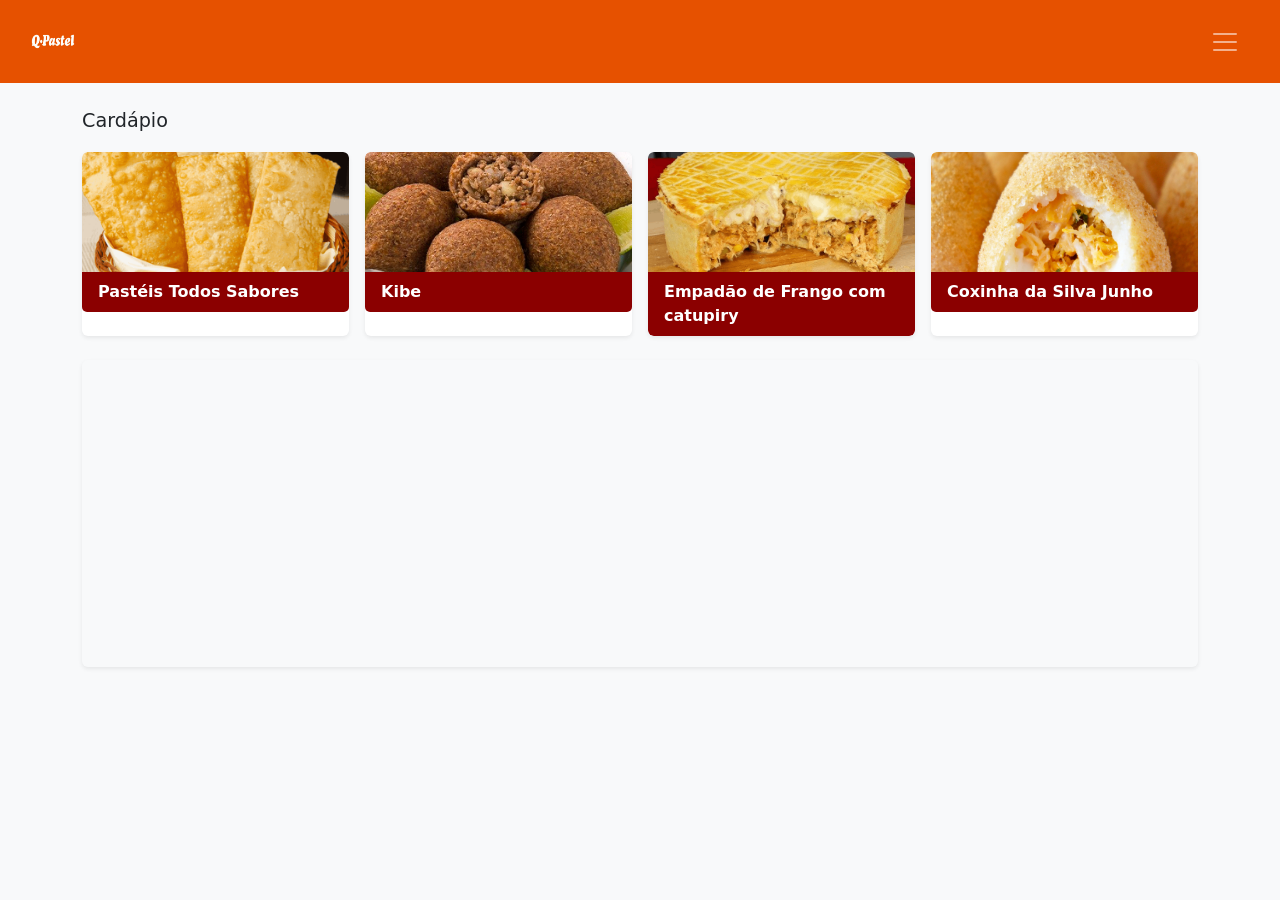
==== index.html @ e98b5046 "Quase finalizando" ====
<!DOCTYPE html>
<html lang="pt-BR">
<head>
  <meta charset="UTF-8">
  <meta name="viewport" content="width=device-width, initial-scale=1.0">
  <title>Q-Pastel</title>
  <link href="https://cdn.jsdelivr.net/npm/bootstrap@5.3.0/dist/css/bootstrap.min.css" rel="stylesheet">
  <link rel="icon" type="image/png" href="assets/images/images (1).jpg">
  <style>
    .bg-laranja { background-color: #e65100; }
    .bg-vinho { background-color: #8b0000; }
  </style>
</head>
<body class="bg-light">

  <nav class="navbar navbar-dark bg-laranja px-3">
    <div class="container-fluid">
        <img src="assets/images/images__1_-removebg-preview.png" alt="Logo" width="50px" height="67px">
        <a class="navbar-brand fw-bold" href="#"></a>
        <button class="navbar-toggler border-0" type="button" data-bs-toggle="collapse" data-bs-target="#menuDrop">
        <span class="navbar-toggler-icon"></span>
        </button>
        
        <div class="collapse navbar-collapse mt-2" id="menuDrop">
        <div class="d-flex flex-column gap-2 ms-auto" style="max-width: 200px;">
            <a href="#cardapio" class="btn bg-vinho text-white rounded-pill fw-bold">Cardápio</a>
            <a href="#delivery" class="btn bg-vinho text-white rounded-pill fw-bold">Delivery</a>
            <a href="#enderecos" class="btn bg-vinho text-white rounded-pill fw-bold">Endereços</a>
            <a href="#contato" class="btn bg-vinho text-white rounded-pill fw-bold">Contato</a>
            <a href="login.html" class="btn bg-vinho text-white rounded-pill fw-bold">Log Out</a>
        </div>
        </div>
    </div>
  </nav>

  <main class="container my-4">
    <p> 
    <big>Cardápio </big>
    </p>
    <section id="cardapio" class="row g-3">
      
      <div class="col-12 col-sm-6 col-md-3">
        <div class="card h-100 border-0 shadow-sm overflow-hidden">
          <img src="assets/images/Massa-de-Pastel-de-Feira.png" class="card-img-top" style="height: 120px; object-fit: cover;" alt="Pastéis">
          <div class="card-footer bg-vinho text-white fw-bold border-0 fs-7">Pastéis Todos Sabores</div>
        </div>
      </div>

      <div class="col-12 col-sm-6 col-md-3">
        <div class="card h-100 border-0 shadow-sm overflow-hidden">
          <img src="assets/images/kibe-03.png" class="card-img-top" style="height: 120px; object-fit: cover;" alt="Kibe">
          <div class="card-footer bg-vinho text-white fw-bold border-0 fs-7">Kibe</div>
        </div>
      </div>

      <div class="col-12 col-sm-6 col-md-3">
        <div class="card h-100 border-0 shadow-sm overflow-hidden">
          <img src="assets/images/hq720.png" class="card-img-top" style="height: 120px; object-fit: cover;" alt="Empadão">
          <div class="card-footer bg-vinho text-white fw-bold border-0 fs-7">Empadão de Frango com catupiry</div>
        </div>
      </div>

      <div class="col-12 col-sm-6 col-md-3">
        <div class="card h-100 border-0 shadow-sm overflow-hidden">
          <img src="assets/images/coxinha9392.webp" class="card-img-top" style="height: 120px; object-fit: cover;" alt="Coxinha">
          <div class="card-footer bg-vinho text-white fw-bold border-0 fs-7">Coxinha da Silva Junho</div>
        </div>
      </div>

    </section>

    <section id="enderecos" class="mt-4 shadow-sm rounded overflow-hidden">
      <iframe 
        class="w-100"
        height="300"
        src="https://www.google.com/maps/embed?pb=!1m18!1m12!1m3!1d3705.5123456789!2d-43.35!3d-21.76!2m3!1f0!2f0!3f0!3m2!1i1024!2i768!4f13.1!3m3!1m2!1s0x0%3A0x0!2zMjHCsDQ1JzM2LjAiUyA0M8KwMjEnMDAuMCJX!5e0!3m2!1wpt-BR!2sbr!4v1234567890" 
        allowfullscreen="" 
        loading="lazy">
      </iframe>
    </section>
  </main>

  <script src="https://cdn.jsdelivr.net/npm/bootstrap@5.3.0/dist/js/bootstrap.bundle.min.js"></script>
</body>
</html>
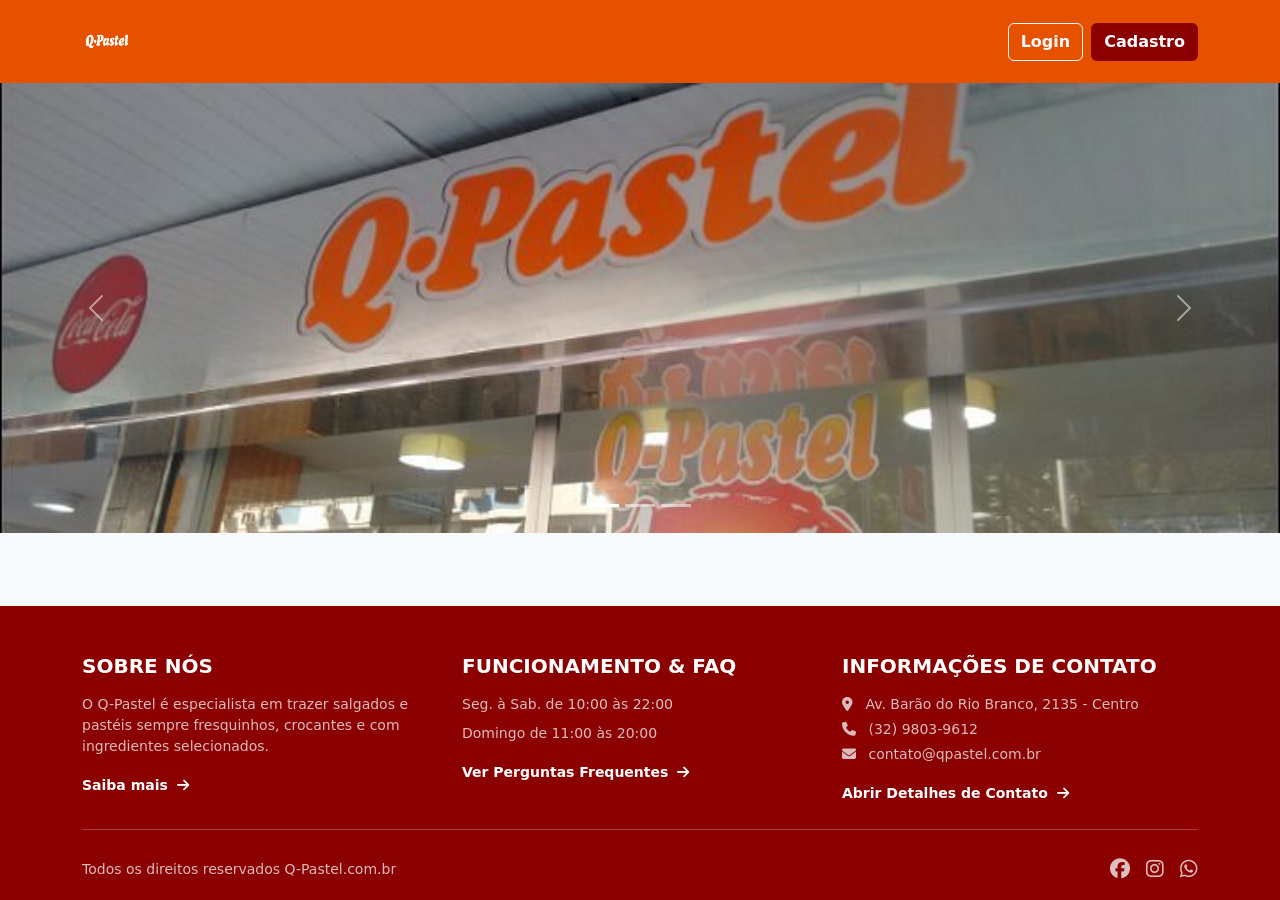
==== commit 02b2dc7b: "tá foda" ====
--- a/index.html
+++ b/index.html
@@ -1,84 +1,174 @@
 <!DOCTYPE html>
-<html lang="pt-BR">
+<html lang="pt-br">
 <head>
   <meta charset="UTF-8">
   <meta name="viewport" content="width=device-width, initial-scale=1.0">
-  <title>Q-Pastel</title>
+  <title>Q-Pastel - Tela Inicial</title>
   <link href="https://cdn.jsdelivr.net/npm/bootstrap@5.3.0/dist/css/bootstrap.min.css" rel="stylesheet">
-  <link rel="icon" type="image/png" href="assets/images/images (1).jpg">
+  <link rel="stylesheet" href="https://cdnjs.cloudflare.com/ajax/libs/font-awesome/6.4.0/css/all.min.css">
   <style>
-    .bg-laranja { background-color: #e65100; }
-    .bg-vinho { background-color: #8b0000; }
+    .bg-laranja {
+      background-color: #e65100;
+    }
+
+    .bg-vinho {
+      background-color: #8b0000;
+    }
+
+    .footer-link {
+      color: #ffffff;
+      text-decoration: none;
+      cursor: pointer;
+      background: none;
+      border: none;
+      padding: 0;
+      text-align: left;
+    }
+
+    .footer-link:hover {
+      color: #ffcc80;
+      text-decoration: underline;
+    }
+
+    .carousel-item img {
+      height: 450px;
+      object-fit: cover;
+    }
   </style>
 </head>
-<body class="bg-light">
+<body class="d-flex flex-column min-vh-100 bg-light">
 
-  <nav class="navbar navbar-dark bg-laranja px-3">
-    <div class="container-fluid">
-        <img src="assets/images/images__1_-removebg-preview.png" alt="Logo" width="50px" height="67px">
-        <a class="navbar-brand fw-bold" href="#"></a>
-        <button class="navbar-toggler border-0" type="button" data-bs-toggle="collapse" data-bs-target="#menuDrop">
-        <span class="navbar-toggler-icon"></span>
-        </button>
-        
-        <div class="collapse navbar-collapse mt-2" id="menuDrop">
-        <div class="d-flex flex-column gap-2 ms-auto" style="max-width: 200px;">
-            <a href="#cardapio" class="btn bg-vinho text-white rounded-pill fw-bold">Cardápio</a>
-            <a href="#delivery" class="btn bg-vinho text-white rounded-pill fw-bold">Delivery</a>
-            <a href="#enderecos" class="btn bg-vinho text-white rounded-pill fw-bold">Endereços</a>
-            <a href="#contato" class="btn bg-vinho text-white rounded-pill fw-bold">Contato</a>
-            <a href="login.html" class="btn bg-vinho text-white rounded-pill fw-bold">Log Out</a>
+  <header class="bg-laranja shadow-sm py-2">
+    <div class="container d-flex justify-content-between align-items-center">
+      <img src="assets/images/images__1_-removebg-preview.png" alt="Logo" width="50px" height="67px">
+      <a href="#" class="d-flex align-items-center text-decoration-none">
+      </a>
+      <div class="d-flex gap-2">
+        <a href="Login.html" class="btn btn-outline-light fw-bold">Login</a>
+        <a href="cadastro.html" class="btn text-white fw-bold" style="background-color: #8b0000;">Cadastro</a>
+      </div>
+    </div>
+  </header>
+
+  <main class="flex-grow-1">
+    <div id="carrosselQPastel" class="carousel slide" data-bs-ride="carousel">
+      <div class="carousel-indicators">
+        <button type="button" data-bs-target="#carrosselQPastel" data-bs-slide-to="0" class="active"></button>
+        <button type="button" data-bs-target="#carrosselQPastel" data-bs-slide-to="1"></button>
+        <button type="button" data-bs-target="#carrosselQPastel" data-bs-slide-to="2"></button>
+      </div>
+      <div class="carousel-inner">
+        <div class="carousel-item active" data-bs-interval="3000">
+          <img src="assets/images/screenshot-2016-08-14.jpg" class="d-block w-100" alt="Pastéis Diversos">
         </div>
+        <div class="carousel-item" data-bs-interval="3000">
+          <img src="assets/images/images (2) (1).jpg" class="d-block w-100" alt="Empadão de Frango">
         </div>
-    </div>
-  </nav>
-
-  <main class="container my-4">
-    <p> 
-    <big>Cardápio </big>
-    </p>
-    <section id="cardapio" class="row g-3">
-      
-      <div class="col-12 col-sm-6 col-md-3">
-        <div class="card h-100 border-0 shadow-sm overflow-hidden">
-          <img src="assets/images/Massa-de-Pastel-de-Feira.png" class="card-img-top" style="height: 120px; object-fit: cover;" alt="Pastéis">
-          <div class="card-footer bg-vinho text-white fw-bold border-0 fs-7">Pastéis Todos Sabores</div>
+        <div class="carousel-item" data-bs-interval="3000">
+          <img src="assets/images/coxinha9392.webp" class="d-block w-100" alt="Coxinha Crocante">
         </div>
       </div>
+      <button class="carousel-control-prev" type="button" data-bs-target="#carrosselQPastel" data-bs-slide="prev">
+        <span class="carousel-control-prev-icon"></span>
+      </button>
+      <button class="carousel-control-next" type="button" data-bs-target="#carrosselQPastel" data-bs-slide="next">
+        <span class="carousel-control-next-icon"></span>
+      </button>
+    </div>
+  </main>
 
-      <div class="col-12 col-sm-6 col-md-3">
-        <div class="card h-100 border-0 shadow-sm overflow-hidden">
-          <img src="assets/images/kibe-03.png" class="card-img-top" style="height: 120px; object-fit: cover;" alt="Kibe">
-          <div class="card-footer bg-vinho text-white fw-bold border-0 fs-7">Kibe</div>
+  <footer class="bg-vinho text-white pt-5 pb-3 mt-auto">
+    <div class="container">
+      <div class="row g-4">
+
+        <div class="col-12 col-md-4">
+          <h5 class="fw-bold text-uppercase mb-3">Sobre Nós</h5>
+          <p class="small text-light opacity-75 mb-3">O Q-Pastel é especialista em trazer salgados e pastéis sempre fresquinhos, crocantes e com ingredientes selecionados.</p>
+          <button class="footer-link small fw-bold" data-bs-toggle="modal" data-bs-target="#modalSobre">
+            Saiba mais <i class="fa-solid fa-arrow-right ms-1"></i>
+          </button>
+        </div>
+
+        <div class="col-12 col-md-4">
+          <h5 class="fw-bold text-uppercase mb-3">Funcionamento & FAQ</h5>
+          <p class="small text-light opacity-75 mb-2">Seg. à Sab. de 10:00 às 22:00</p>
+          <p class="small text-light opacity-75 mb-3">Domingo de 11:00 às 20:00</p>
+          <button class="footer-link small fw-bold" data-bs-toggle="modal" data-bs-target="#modalFaq">
+            Ver Perguntas Frequentes <i class="fa-solid fa-arrow-right ms-1"></i>
+          </button>
+        </div>
+
+        <div class="col-12 col-md-4">
+          <h5 class="fw-bold text-uppercase mb-3">Informações de Contato</h5>
+          <p class="small text-light opacity-75 mb-1"><i class="fa-solid fa-location-dot me-2"></i> Av. Barão do Rio Branco, 2135 - Centro</p>
+          <p class="small text-light opacity-75 mb-1"><i class="fa-solid fa-phone me-2"></i> (32) 9803-9612</p>
+          <p class="small text-light opacity-75 mb-3"><i class="fa-solid fa-envelope me-2"></i> contato@qpastel.com.br</p>
+          <button class="footer-link small fw-bold" data-bs-toggle="modal" data-bs-target="#modalContato">
+            Abrir Detalhes de Contato <i class="fa-solid fa-arrow-right ms-1"></i>
+          </button>
+        </div>
+
+      </div>
+
+      <hr class="my-4 border-light opacity-25">
+
+      <div class="d-flex flex-column flex-sm-row justify-content-between align-items-center small text-light opacity-75">
+        <p class="mb-2 mb-sm-0">Todos os direitos reservados Q-Pastel.com.br</p>
+        <div class="d-flex gap-3 fs-5">
+          <a href="#" class="text-white"><i class="fa-brands fa-facebook"></i></a>
+          <a href="#" class="text-white"><i class="fa-brands fa-instagram"></i></a>
+          <a href="#" class="text-white"><i class="fa-brands fa-whatsapp"></i></a>
         </div>
       </div>
+    </div>
+  </footer>
 
-      <div class="col-12 col-sm-6 col-md-3">
-        <div class="card h-100 border-0 shadow-sm overflow-hidden">
-          <img src="assets/images/hq720.png" class="card-img-top" style="height: 120px; object-fit: cover;" alt="Empadão">
-          <div class="card-footer bg-vinho text-white fw-bold border-0 fs-7">Empadão de Frango com catupiry</div>
+  <div class="modal fade text-dark" id="modalSobre" tabindex="-1">
+    <div class="modal-dialog modal-dialog-centered">
+      <div class="modal-content">
+        <div class="modal-header text-white" style="background-color: #e65100;">
+          <h5 class="modal-title fw-bold">Sobre Nós</h5>
+          <button type="button" class="btn-close btn-close-white" data-bs-dismiss="modal"></button>
+        </div>
+        <div class="modal-body">
+          Fundado com a missão de servir o melhor salgado da região, o Q-Pastel trabalha apenas com produtos de alta qualidade, massa crocante e recheios generosos.
         </div>
       </div>
+    </div>
+  </div>
 
-      <div class="col-12 col-sm-6 col-md-3">
-        <div class="card h-100 border-0 shadow-sm overflow-hidden">
-          <img src="assets/images/coxinha9392.webp" class="card-img-top" style="height: 120px; object-fit: cover;" alt="Coxinha">
-          <div class="card-footer bg-vinho text-white fw-bold border-0 fs-7">Coxinha da Silva Junho</div>
+  <div class="modal fade text-dark" id="modalFaq" tabindex="-1">
+    <div class="modal-dialog modal-dialog-centered">
+      <div class="modal-content">
+        <div class="modal-header text-white" style="background-color: #e65100;">
+          <h5 class="modal-title fw-bold">Perguntas Frequentes</h5>
+          <button type="button" class="btn-close btn-close-white" data-bs-dismiss="modal"></button>
+        </div>
+        <div class="modal-body">
+          <p class="fw-bold mb-1">Qual o valor do frete?</p>
+          <p class="small text-muted mb-3">O frete varia de acordo com o seu bairro. Faça o login para calcular.</p>
+          <p class="fw-bold mb-1">Quais as formas de pagamento?</p>
+          <p class="small text-muted mb-0">Aceitamos Pix, cartões de crédito/débito e dinheiro na entrega.</p>
         </div>
       </div>
+    </div>
+  </div>
 
-    </section>
-
-    <section id="enderecos" class="mt-4 shadow-sm rounded overflow-hidden">
-      <iframe 
-        class="w-100"
-        height="300"
-        src="https://www.google.com/maps/embed?pb=!1m18!1m12!1m3!1d3705.5123456789!2d-43.35!3d-21.76!2m3!1f0!2f0!3f0!3m2!1i1024!2i768!4f13.1!3m3!1m2!1s0x0%3A0x0!2zMjHCsDQ1JzM2LjAiUyA0M8KwMjEnMDAuMCJX!5e0!3m2!1wpt-BR!2sbr!4v1234567890" 
-        allowfullscreen="" 
-        loading="lazy">
-      </iframe>
-    </section>
-  </main>
+  <div class="modal fade text-dark" id="modalContato" tabindex="-1">
+    <div class="modal-dialog modal-dialog-centered">
+      <div class="modal-content">
+        <div class="modal-header text-white" style="background-color: #e65100;">
+          <h5 class="modal-title fw-bold">Informações de Contato</h5>
+          <button type="button" class="btn-close btn-close-white" data-bs-dismiss="modal"></button>
+        </div>
+        <div class="modal-body">
+          <p class="mb-2"><i class="fa-solid fa-envelope me-2 text-warning"></i> contato@qpastel.com.br</p>
+          <p class="mb-2"><i class="fa-solid fa-phone me-2 text-warning"></i> (32) 9803-9612</p>
+          <p class="mb-0"><i class="fa-solid fa-location-dot me-2 text-warning"></i>Av. Barão do Rio Branco, 2135 - Centro</p>
+        </div>
+      </div>
+    </div>
+  </div>
 
   <script src="https://cdn.jsdelivr.net/npm/bootstrap@5.3.0/dist/js/bootstrap.bundle.min.js"></script>
 </body>
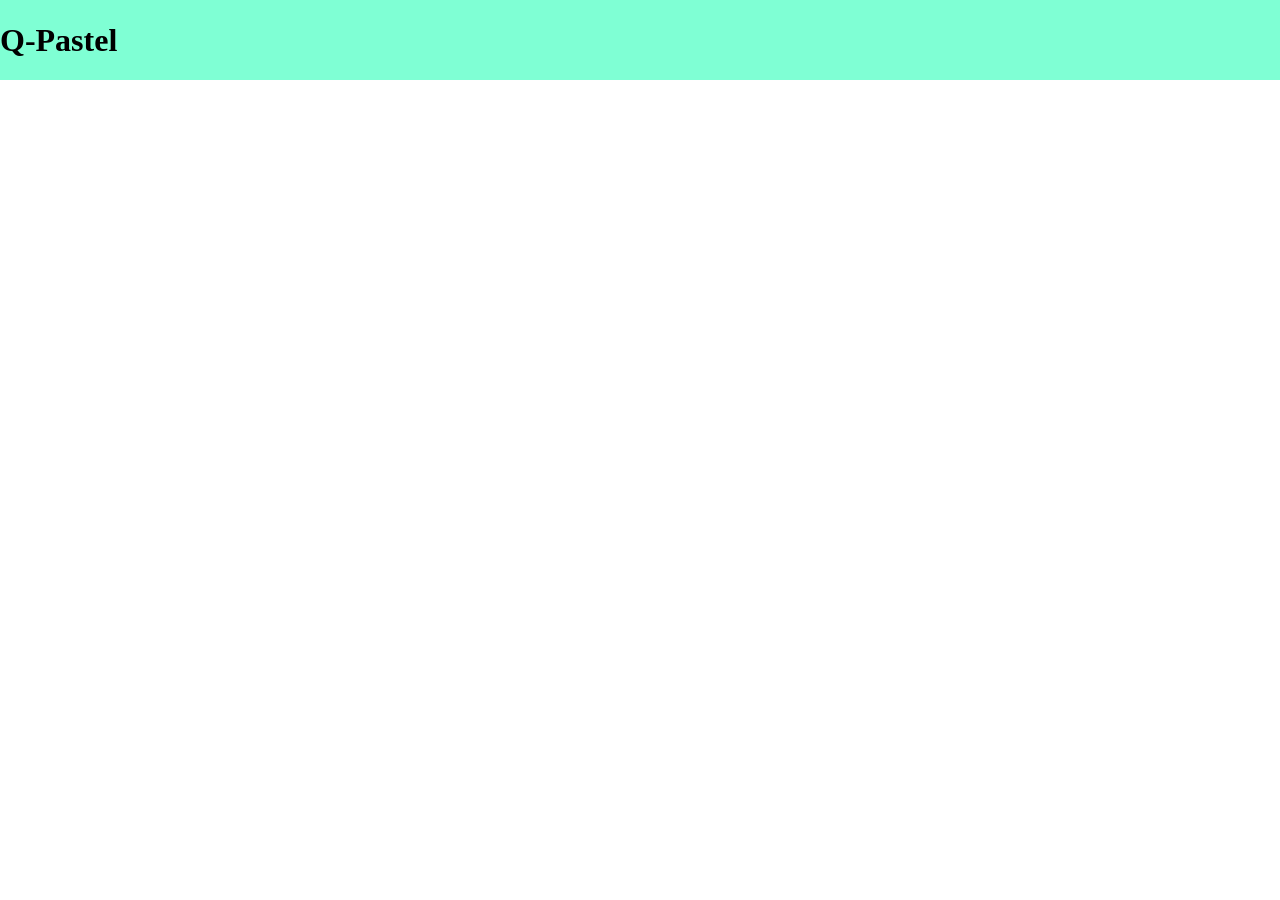
==== commit 7a385ce6: "Ver. 0.1 - Início do Projeto" ====
--- a/index.html
+++ b/index.html
@@ -1,175 +1,20 @@
 <!DOCTYPE html>
 <html lang="pt-br">
 <head>
-  <meta charset="UTF-8">
-  <meta name="viewport" content="width=device-width, initial-scale=1.0">
-  <title>Q-Pastel - Tela Inicial</title>
-  <link href="https://cdn.jsdelivr.net/npm/bootstrap@5.3.0/dist/css/bootstrap.min.css" rel="stylesheet">
-  <link rel="stylesheet" href="https://cdnjs.cloudflare.com/ajax/libs/font-awesome/6.4.0/css/all.min.css">
-  <style>
-    .bg-laranja {
-      background-color: #e65100;
-    }
+    <meta charset="UTF-8">
+    <meta name="viewport" content="width=device-width, initial-scale=1.0">
+    <title>Q-Pastel - Início</title>
+    <link rel="stylesheet" href="assets/css/style.css">
+</head>
 
-    .bg-vinho {
-      background-color: #8b0000;
-    }
+<header>
+    <h1>Q-Pastel</h1>
+</header>
 
-    .footer-link {
-      color: #ffffff;
-      text-decoration: none;
-      cursor: pointer;
-      background: none;
-      border: none;
-      padding: 0;
-      text-align: left;
-    }
+<body>
+    <div class="container">
+        
+    </div>
+</body>
+</html>
 
-    .footer-link:hover {
-      color: #ffcc80;
-      text-decoration: underline;
-    }
-
-    .carousel-item img {
-      height: 450px;
-      object-fit: cover;
-    }
-  </style>
-</head>
-<body class="d-flex flex-column min-vh-100 bg-light">
-
-  <header class="bg-laranja shadow-sm py-2">
-    <div class="container d-flex justify-content-between align-items-center">
-      <img src="assets/images/images__1_-removebg-preview.png" alt="Logo" width="50px" height="67px">
-      <a href="#" class="d-flex align-items-center text-decoration-none">
-      </a>
-      <div class="d-flex gap-2">
-        <a href="Login.html" class="btn btn-outline-light fw-bold">Login</a>
-        <a href="cadastro.html" class="btn text-white fw-bold" style="background-color: #8b0000;">Cadastro</a>
-      </div>
-    </div>
-  </header>
-
-  <main class="flex-grow-1">
-    <div id="carrosselQPastel" class="carousel slide" data-bs-ride="carousel">
-      <div class="carousel-indicators">
-        <button type="button" data-bs-target="#carrosselQPastel" data-bs-slide-to="0" class="active"></button>
-        <button type="button" data-bs-target="#carrosselQPastel" data-bs-slide-to="1"></button>
-        <button type="button" data-bs-target="#carrosselQPastel" data-bs-slide-to="2"></button>
-      </div>
-      <div class="carousel-inner">
-        <div class="carousel-item active" data-bs-interval="3000">
-          <img src="assets/images/screenshot-2016-08-14.jpg" class="d-block w-100" alt="Pastéis Diversos">
-        </div>
-        <div class="carousel-item" data-bs-interval="3000">
-          <img src="assets/images/images (2) (1).jpg" class="d-block w-100" alt="Empadão de Frango">
-        </div>
-        <div class="carousel-item" data-bs-interval="3000">
-          <img src="assets/images/coxinha9392.webp" class="d-block w-100" alt="Coxinha Crocante">
-        </div>
-      </div>
-      <button class="carousel-control-prev" type="button" data-bs-target="#carrosselQPastel" data-bs-slide="prev">
-        <span class="carousel-control-prev-icon"></span>
-      </button>
-      <button class="carousel-control-next" type="button" data-bs-target="#carrosselQPastel" data-bs-slide="next">
-        <span class="carousel-control-next-icon"></span>
-      </button>
-    </div>
-  </main>
-
-  <footer class="bg-vinho text-white pt-5 pb-3 mt-auto">
-    <div class="container">
-      <div class="row g-4">
-
-        <div class="col-12 col-md-4">
-          <h5 class="fw-bold text-uppercase mb-3">Sobre Nós</h5>
-          <p class="small text-light opacity-75 mb-3">O Q-Pastel é especialista em trazer salgados e pastéis sempre fresquinhos, crocantes e com ingredientes selecionados.</p>
-          <button class="footer-link small fw-bold" data-bs-toggle="modal" data-bs-target="#modalSobre">
-            Saiba mais <i class="fa-solid fa-arrow-right ms-1"></i>
-          </button>
-        </div>
-
-        <div class="col-12 col-md-4">
-          <h5 class="fw-bold text-uppercase mb-3">Funcionamento & FAQ</h5>
-          <p class="small text-light opacity-75 mb-2">Seg. à Sab. de 10:00 às 22:00</p>
-          <p class="small text-light opacity-75 mb-3">Domingo de 11:00 às 20:00</p>
-          <button class="footer-link small fw-bold" data-bs-toggle="modal" data-bs-target="#modalFaq">
-            Ver Perguntas Frequentes <i class="fa-solid fa-arrow-right ms-1"></i>
-          </button>
-        </div>
-
-        <div class="col-12 col-md-4">
-          <h5 class="fw-bold text-uppercase mb-3">Informações de Contato</h5>
-          <p class="small text-light opacity-75 mb-1"><i class="fa-solid fa-location-dot me-2"></i> Av. Barão do Rio Branco, 2135 - Centro</p>
-          <p class="small text-light opacity-75 mb-1"><i class="fa-solid fa-phone me-2"></i> (32) 9803-9612</p>
-          <p class="small text-light opacity-75 mb-3"><i class="fa-solid fa-envelope me-2"></i> contato@qpastel.com.br</p>
-          <button class="footer-link small fw-bold" data-bs-toggle="modal" data-bs-target="#modalContato">
-            Abrir Detalhes de Contato <i class="fa-solid fa-arrow-right ms-1"></i>
-          </button>
-        </div>
-
-      </div>
-
-      <hr class="my-4 border-light opacity-25">
-
-      <div class="d-flex flex-column flex-sm-row justify-content-between align-items-center small text-light opacity-75">
-        <p class="mb-2 mb-sm-0">Todos os direitos reservados Q-Pastel.com.br</p>
-        <div class="d-flex gap-3 fs-5">
-          <a href="#" class="text-white"><i class="fa-brands fa-facebook"></i></a>
-          <a href="#" class="text-white"><i class="fa-brands fa-instagram"></i></a>
-          <a href="#" class="text-white"><i class="fa-brands fa-whatsapp"></i></a>
-        </div>
-      </div>
-    </div>
-  </footer>
-
-  <div class="modal fade text-dark" id="modalSobre" tabindex="-1">
-    <div class="modal-dialog modal-dialog-centered">
-      <div class="modal-content">
-        <div class="modal-header text-white" style="background-color: #e65100;">
-          <h5 class="modal-title fw-bold">Sobre Nós</h5>
-          <button type="button" class="btn-close btn-close-white" data-bs-dismiss="modal"></button>
-        </div>
-        <div class="modal-body">
-          Fundado com a missão de servir o melhor salgado da região, o Q-Pastel trabalha apenas com produtos de alta qualidade, massa crocante e recheios generosos.
-        </div>
-      </div>
-    </div>
-  </div>
-
-  <div class="modal fade text-dark" id="modalFaq" tabindex="-1">
-    <div class="modal-dialog modal-dialog-centered">
-      <div class="modal-content">
-        <div class="modal-header text-white" style="background-color: #e65100;">
-          <h5 class="modal-title fw-bold">Perguntas Frequentes</h5>
-          <button type="button" class="btn-close btn-close-white" data-bs-dismiss="modal"></button>
-        </div>
-        <div class="modal-body">
-          <p class="fw-bold mb-1">Qual o valor do frete?</p>
-          <p class="small text-muted mb-3">O frete varia de acordo com o seu bairro. Faça o login para calcular.</p>
-          <p class="fw-bold mb-1">Quais as formas de pagamento?</p>
-          <p class="small text-muted mb-0">Aceitamos Pix, cartões de crédito/débito e dinheiro na entrega.</p>
-        </div>
-      </div>
-    </div>
-  </div>
-
-  <div class="modal fade text-dark" id="modalContato" tabindex="-1">
-    <div class="modal-dialog modal-dialog-centered">
-      <div class="modal-content">
-        <div class="modal-header text-white" style="background-color: #e65100;">
-          <h5 class="modal-title fw-bold">Informações de Contato</h5>
-          <button type="button" class="btn-close btn-close-white" data-bs-dismiss="modal"></button>
-        </div>
-        <div class="modal-body">
-          <p class="mb-2"><i class="fa-solid fa-envelope me-2 text-warning"></i> contato@qpastel.com.br</p>
-          <p class="mb-2"><i class="fa-solid fa-phone me-2 text-warning"></i> (32) 9803-9612</p>
-          <p class="mb-0"><i class="fa-solid fa-location-dot me-2 text-warning"></i>Av. Barão do Rio Branco, 2135 - Centro</p>
-        </div>
-      </div>
-    </div>
-  </div>
-
-  <script src="https://cdn.jsdelivr.net/npm/bootstrap@5.3.0/dist/js/bootstrap.bundle.min.js"></script>
-</body>
-</html>
--- a/assets/css/style.css
+++ b/assets/css/style.css
@@ -0,0 +1,18 @@
+* {
+    margin: 0;
+    padding: 0;
+    box-sizing: border-box;
+}
+
+header {
+    max-width: 100%;
+    width: 100%;
+    max-height: 100%;
+    height: 5rem;
+    display: flex;
+    flex-direction: row;
+    align-items: center;
+    background-color: aquamarine;
+    
+}
+
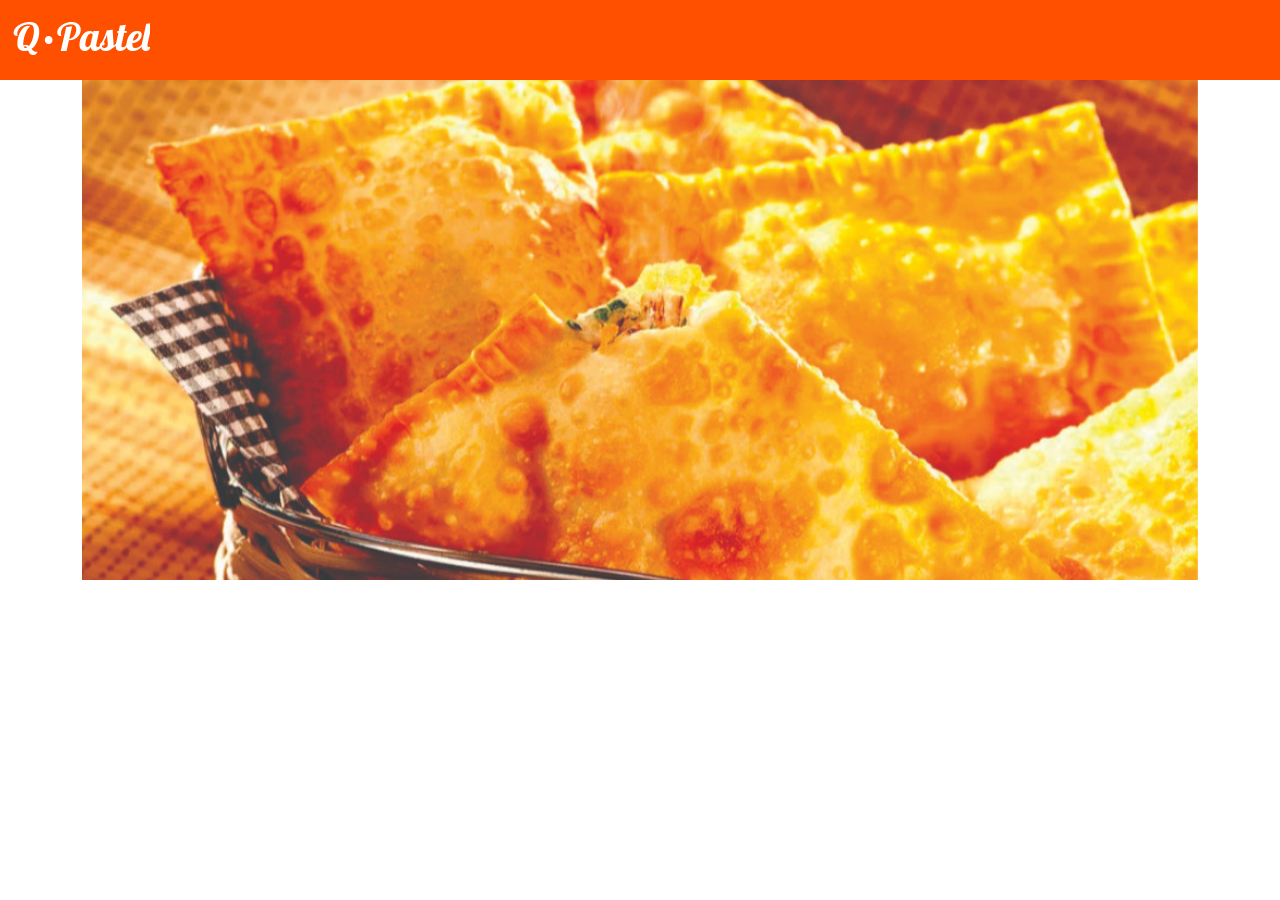
==== commit f3edc7e2: "eu me odeio" ====
--- a/index.html
+++ b/index.html
@@ -4,17 +4,46 @@
     <meta charset="UTF-8">
     <meta name="viewport" content="width=device-width, initial-scale=1.0">
     <title>Q-Pastel - Início</title>
+    <link href="https://cdn.jsdelivr.net/npm/bootstrap@5.3.3/dist/css/bootstrap.min.css" rel="stylesheet" integrity="sha384-QWTKZyjpPEjISv5WaRU9OFeRpok6YctnYmDr5pNlyT2bRjXh0JMhjY6hW+ALEwIH" crossorigin="anonymous">
     <link rel="stylesheet" href="assets/css/style.css">
+    <link rel="preconnect" href="https://fonts.googleapis.com">
+    <link rel="preconnect" href="https://fonts.gstatic.com" crossorigin>
+    <link href="https://fonts.googleapis.com/css2?family=Lobster&display=swap" rel="stylesheet">
+    <link rel="icon" type="image/png" href="assets/images/qpastel.png">
 </head>
 
-<header>
-    <h1>Q-Pastel</h1>
-</header>
 
 <body>
+    <header>
+        <h1 id="logo">Q·Pastel</h1>
+    </header>
+
     <div class="container">
         
+        <div id="meuCarrossel" class="carousel slide" data-bs-ride="carousel">
+            <div class="carousel-inner">
+                <div class="carousel-item active" data-bs-interval="2500">
+                    <img src="assets/images/carrossel1 - Editado.jpg" class="d-block w-100" alt="Imagem 1">
+                </div>
+                <div class="carousel-item" data-bs-interval="2500">
+                    <img src="assets/images/Coxinha-de-frango.png" class="d-block w-100" alt="Imagem 2">
+                </div>
+                <div class="carousel-item" data-bs-interval="2500">
+                    <img src="assets/images/Receita-de-Cigarrete.webp" class="d-block w-100" alt="Imagem 3">
+                </div>
+                <div class="carousel-item" data-bs-interval="2500">
+                    <img src="assets/images/7f4c0d_ef775b0da79d4dd1a7f238e66b3dfe51~mv2.jpg" class="d-block w-100" alt="Imagem 3">
+                </div>
+            </div>
+        </div>
     </div>
+
+    <footer>
+    
+    </footer>
+    <script src="https://cdn.jsdelivr.net/npm/bootstrap@5.3.3/dist/js/bootstrap.bundle.min.js" integrity="sha384-YvpcrYf0tY3lHB60NNkmXc5s9fDVZLESaAA55NDzOxhy9GkcIdslK1eN7N6jIeHz" crossorigin="anonymous"></script>
 </body>
+
+
 </html>
 
--- a/assets/css/style.css
+++ b/assets/css/style.css
@@ -1,7 +1,19 @@
+@import url('https://fonts.googleapis.com/css2?family=Lobster&display=swap');
+
 * {
     margin: 0;
     padding: 0;
     box-sizing: border-box;
+    overflow: hidden;
+}
+
+.carousel-item img {
+
+  height: 500px; /* Defina a altura desejada */
+  object-fit: cover; /* Recorta a imagem para preencher sem esticar */
+   width: 100%;
+ 
+ 
 }
 
 header {
@@ -12,7 +24,20 @@
     display: flex;
     flex-direction: row;
     align-items: center;
-    background-color: aquamarine;
-    
+    background-color: #FF5000;
+    font-family: 'Lobster', cursive;
+    font-size: 1.5rem;
+    color: #FFFFFF;
 }
 
+#logo {
+    margin-left: 1dvw;
+}
+
+footer {
+    max-width: 100%;
+    width: 100%;
+    max-height: 100%;
+    background-color: #FF5000;
+    
+}
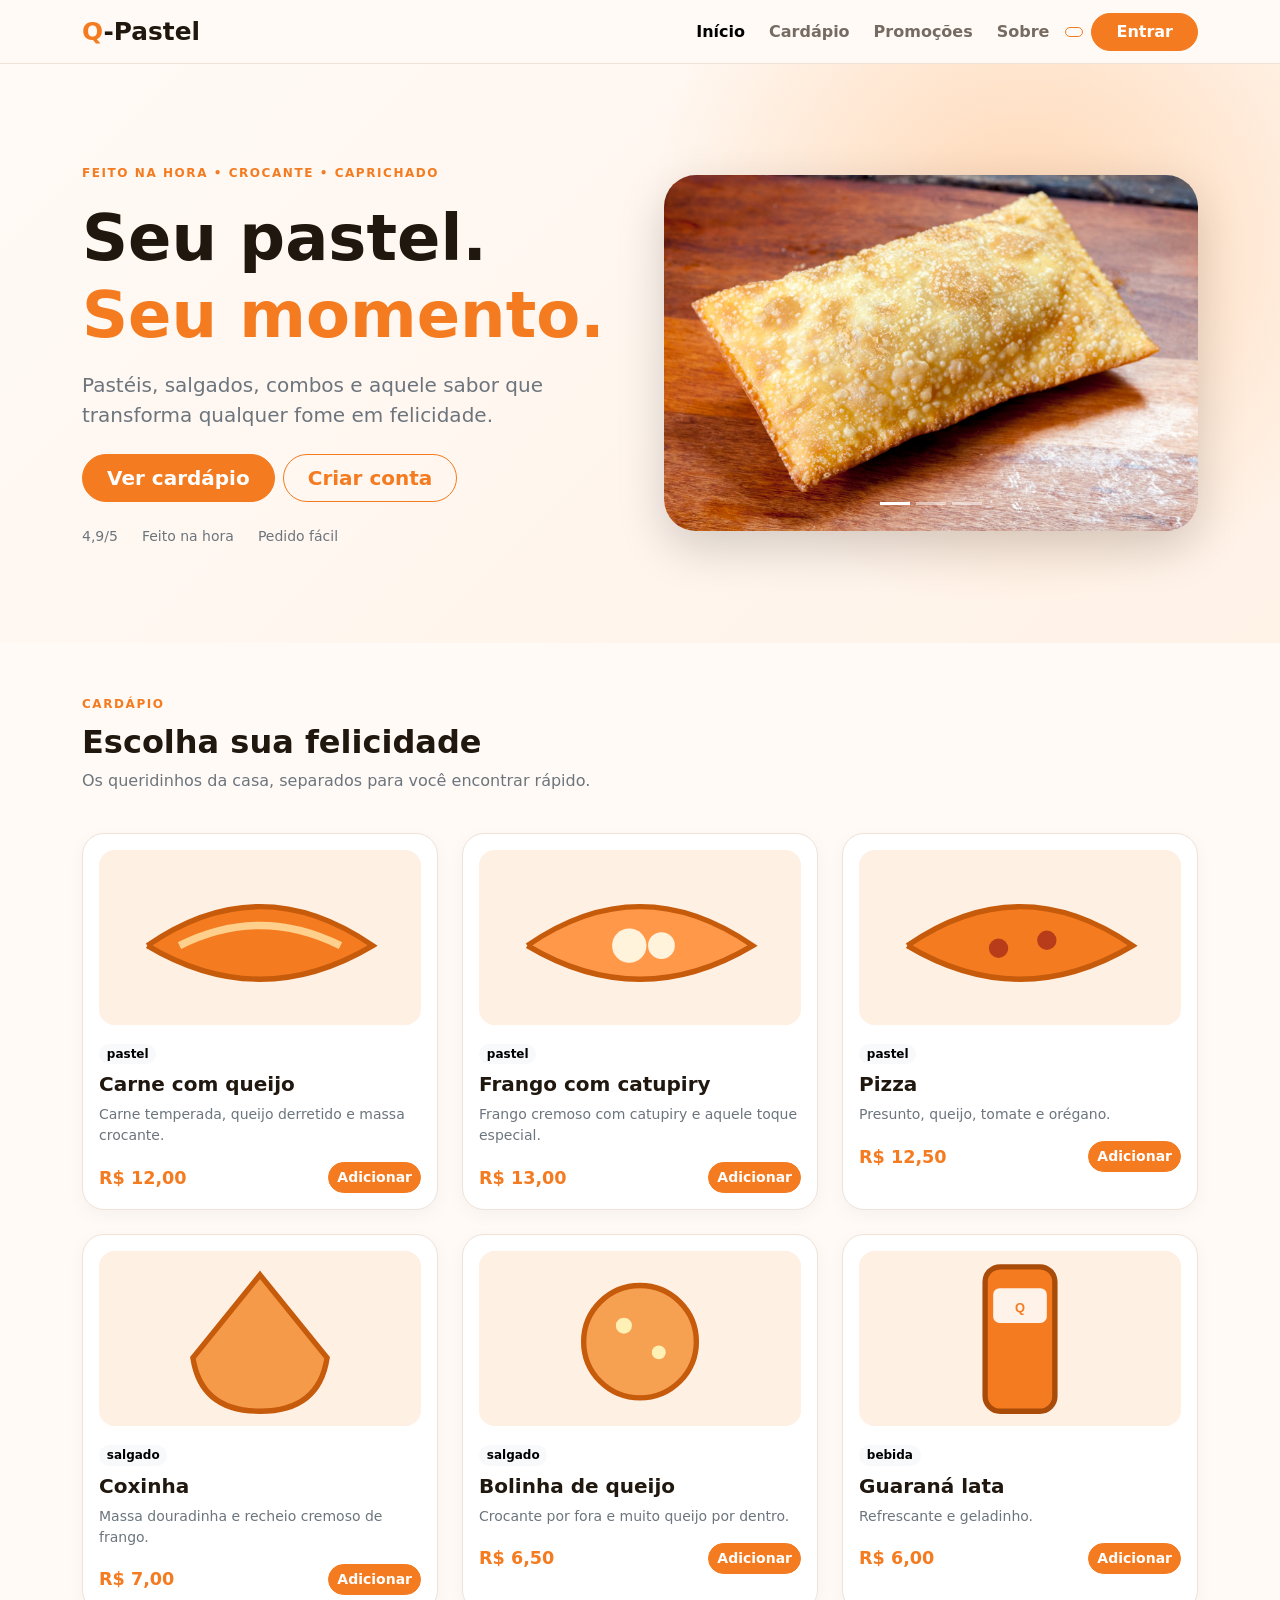
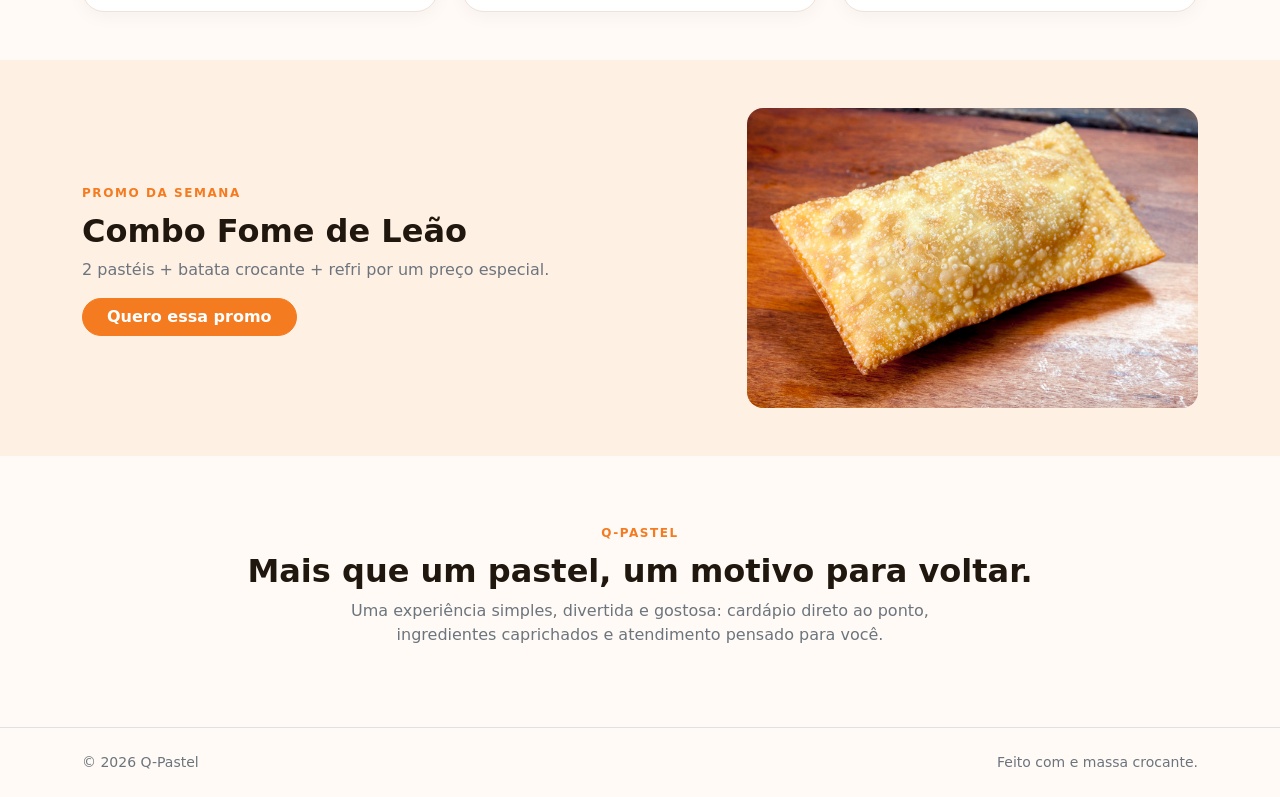
==== commit 9c63c698: "cabou, eu acho" ====
--- a/index.html
+++ b/index.html
@@ -1,49 +1,86 @@
 <!DOCTYPE html>
-<html lang="pt-br">
+<html lang="pt-BR">
 <head>
-    <meta charset="UTF-8">
-    <meta name="viewport" content="width=device-width, initial-scale=1.0">
-    <title>Q-Pastel - Início</title>
-    <link href="https://cdn.jsdelivr.net/npm/bootstrap@5.3.3/dist/css/bootstrap.min.css" rel="stylesheet" integrity="sha384-QWTKZyjpPEjISv5WaRU9OFeRpok6YctnYmDr5pNlyT2bRjXh0JMhjY6hW+ALEwIH" crossorigin="anonymous">
-    <link rel="stylesheet" href="assets/css/style.css">
-    <link rel="preconnect" href="https://fonts.googleapis.com">
-    <link rel="preconnect" href="https://fonts.gstatic.com" crossorigin>
-    <link href="https://fonts.googleapis.com/css2?family=Lobster&display=swap" rel="stylesheet">
-    <link rel="icon" type="image/png" href="assets/images/qpastel.png">
+  <meta charset="UTF-8">
+  <meta name="viewport" content="width=device-width, initial-scale=1.0">
+  <title>Q-Pastel | Sabor que dá vontade de repetir</title>
+  <link href="https://cdn.jsdelivr.net/npm/bootstrap@5.3.3/dist/css/bootstrap.min.css" rel="stylesheet">
+  <link href="assets/style.css" rel="stylesheet">
 </head>
+<body>
+<nav class="navbar navbar-expand-lg sticky-top qp-nav">
+  <div class="container">
+    <a class="navbar-brand fw-black qp-brand" href="index.html"><span>Q</span>-Pastel</a>
+    <button class="navbar-toggler" data-bs-toggle="collapse" data-bs-target="#nav"><span class="navbar-toggler-icon"></span></button>
+    <div class="collapse navbar-collapse" id="nav">
+      <ul class="navbar-nav ms-auto align-items-lg-center gap-lg-2">
+        <li><a class="nav-link active" href="index.html">Início</a></li>
+        <li><a class="nav-link" href="#cardapio">Cardápio</a></li>
+        <li><a class="nav-link" href="#promocoes">Promoções</a></li>
+        <li><a class="nav-link" href="#sobre">Sobre</a></li>
+        <li class="nav-item"><button id="themeToggle" class="btn btn-sm btn-outline-orange rounded-pill"></button></li>
+        <li><a class="btn btn-orange rounded-pill px-4" href="login.html">Entrar</a></li>
+      </ul>
+    </div>
+  </div>
+</nav>
 
+<header class="hero">
+  <div class="container py-5">
+    <div class="row align-items-center g-5 py-lg-5">
+      <div class="col-lg-6">
+        <span class="eyebrow"> FEITO NA HORA • CROCANTE • CAPRICHADO</span>
+        <h1 class="display-3 fw-black mt-3">Seu pastel.<br><span>Seu momento.</span></h1>
+        <p class="lead text-secondary mt-3">Pastéis, salgados, combos e aquele sabor que transforma qualquer fome em felicidade.</p>
+        <div class="d-flex flex-wrap gap-2 mt-4">
+          <a href="#cardapio" class="btn btn-orange btn-lg rounded-pill px-4">Ver cardápio</a>
+          <a href="cadastro.html" class="btn btn-outline-orange btn-lg rounded-pill px-4">Criar conta</a>
+        </div>
+        <div class="d-flex gap-4 mt-4 small text-secondary">
+          <span> 4,9/5</span><span> Feito na hora</span><span> Pedido fácil</span>
+        </div>
+      </div>
+      <div class="col-lg-6">
+        <div id="heroCarousel" class="carousel slide shadow-lg rounded-5 overflow-hidden" data-bs-ride="carousel">
+          <div class="carousel-indicators"><button data-bs-target="#heroCarousel" data-bs-slide-to="0" class="active"></button><button data-bs-target="#heroCarousel" data-bs-slide-to="1"></button><button data-bs-target="#heroCarousel" data-bs-slide-to="2"></button></div>
+          <div class="carousel-inner">
+            <div class="carousel-item active"><img src="assets/images/6022-1.jpg" class="d-block w-100" alt="Pastel crocante"></div>
+            <div class="carousel-item"><img src="assets/images/images.jpg" class="d-block w-100" alt="Combo Q-Pastel"></div>
+            <div class="carousel-item"><img src="assets/images/images (1).jpg" class="d-block w-100" alt="Salgados"></div>
+          </div>
+        </div>
+      </div>
+    </div>
+  </div>
+</header>
 
-<body>
-    <header>
-        <h1 id="logo">Q·Pastel</h1>
-    </header>
+<section id="cardapio" class="py-5">
+  <div class="container">
+    <div class="section-title"><span class="eyebrow">CARDÁPIO</span><h2 class="fw-black mt-2">Escolha sua felicidade</h2><p class="text-secondary">Os queridinhos da casa, separados para você encontrar rápido.</p></div>
+    <div class="row g-4 mt-2" id="products"></div>
+  </div>
+</section>
 
-    <div class="container">
-        
-        <div id="meuCarrossel" class="carousel slide" data-bs-ride="carousel">
-            <div class="carousel-inner">
-                <div class="carousel-item active" data-bs-interval="2500">
-                    <img src="assets/images/carrossel1 - Editado.jpg" class="d-block w-100" alt="Imagem 1">
-                </div>
-                <div class="carousel-item" data-bs-interval="2500">
-                    <img src="assets/images/Coxinha-de-frango.png" class="d-block w-100" alt="Imagem 2">
-                </div>
-                <div class="carousel-item" data-bs-interval="2500">
-                    <img src="assets/images/Receita-de-Cigarrete.webp" class="d-block w-100" alt="Imagem 3">
-                </div>
-                <div class="carousel-item" data-bs-interval="2500">
-                    <img src="assets/images/7f4c0d_ef775b0da79d4dd1a7f238e66b3dfe51~mv2.jpg" class="d-block w-100" alt="Imagem 3">
-                </div>
-            </div>
-        </div>
+<section id="promocoes" class="py-5 qp-section-soft">
+  <div class="container">
+    <div class="row align-items-center g-4">
+      <div class="col-lg-7"><span class="eyebrow">PROMO DA SEMANA</span><h2 class="fw-black mt-2">Combo Fome de Leão </h2><p class="text-secondary">2 pastéis + batata crocante + refri por um preço especial.</p><button class="btn btn-orange rounded-pill px-4" data-bs-toggle="modal" data-bs-target="#promoModal">Quero essa promo</button></div>
+      <div class="col-lg-5"><img src="assets/images/6022-1.jpg" class="img-fluid rounded-4" alt="Promoção"></div>
     </div>
+  </div>
+</section>
 
-    <footer>
-    
-    </footer>
-    <script src="https://cdn.jsdelivr.net/npm/bootstrap@5.3.3/dist/js/bootstrap.bundle.min.js" integrity="sha384-YvpcrYf0tY3lHB60NNkmXc5s9fDVZLESaAA55NDzOxhy9GkcIdslK1eN7N6jIeHz" crossorigin="anonymous"></script>
+<section id="sobre" class="py-5">
+  <div class="container text-center py-3">
+    <span class="eyebrow">Q-PASTEL</span><h2 class="fw-black mt-2">Mais que um pastel, um motivo para voltar.</h2>
+    <p class="text-secondary mx-auto" style="max-width:680px">Uma experiência simples, divertida e gostosa: cardápio direto ao ponto, ingredientes caprichados e atendimento pensado para você.</p>
+  </div>
+</section>
+
+<footer class="py-4 border-top"><div class="container d-flex flex-wrap justify-content-between gap-2 small text-secondary"><span>© 2026 Q-Pastel</span><span>Feito com  e massa crocante.</span></div></footer>
+
+<div class="modal fade" id="promoModal" tabindex="-1"><div class="modal-dialog modal-dialog-centered"><div class="modal-content qp-modal"><div class="modal-header border-0"><h5 class="fw-bold"> Combo reservado!</h5><button class="btn-close" data-bs-dismiss="modal"></button></div><div class="modal-body">Entre na sua conta para finalizar seu pedido e acompanhar tudo por lá.</div><div class="modal-footer border-0"><a href="login.html" class="btn btn-orange rounded-pill">Entrar agora</a></div></div></div></div>
+<script src="assets/app.js"></script>
+<script src="https://cdn.jsdelivr.net/npm/bootstrap@5.3.3/dist/js/bootstrap.bundle.min.js"></script>
 </body>
-
-
-</html>
-
+</html>
--- a/assets/style.css
+++ b/assets/style.css
@@ -0,0 +1,305 @@
+:root {
+    --orange: #f47b20;
+    --orange2: #ff9a45;
+    --ink: #20170f;
+    --muted: #756b63;
+    --bg: #fffaf6;
+    --card: #fff;
+    --line: #f0e2d7
+}
+
+* {
+    box-sizing: border-box
+}
+
+body {
+    font-family: Inter, system-ui, -apple-system, BlinkMacSystemFont, "Segoe UI", sans-serif;
+    background: var(--bg);
+    color: var(--ink)
+}
+
+.fw-black {
+    font-weight: 900
+}
+
+.qp-brand {
+    font-size: 1.55rem;
+    color: var(--ink)
+}
+
+.qp-brand span {
+    color: var(--orange)
+}
+
+.qp-nav {
+    background: rgba(255, 250, 246, .92);
+    backdrop-filter: blur(14px);
+    border-bottom: 1px solid var(--line)
+}
+
+.nav-link {
+    color: var(--muted);
+    font-weight: 600
+}
+
+.nav-link:hover,
+.nav-link.active {
+    color: var(--orange)
+}
+
+.btn-orange {
+    background: var(--orange);
+    border-color: var(--orange);
+    color: #fff;
+    font-weight: 700
+}
+
+.btn-orange:hover {
+    background: #df6710;
+    border-color: #df6710;
+    color: #fff;
+    transform: translateY(-1px)
+}
+
+.btn-outline-orange {
+    border-color: var(--orange);
+    color: var(--orange);
+    font-weight: 700
+}
+
+.btn-outline-orange:hover {
+    background: var(--orange);
+    color: #fff
+}
+
+.hero {
+    background: radial-gradient(circle at 80% 30%, #ffd7b4 0, transparent 34%), linear-gradient(135deg, #fffaf6, #fff2e7)
+}
+
+.eyebrow {
+    font-size: .75rem;
+    font-weight: 900;
+    letter-spacing: .13em;
+    color: var(--orange)
+}
+
+.hero h1 span {
+    color: var(--orange)
+}
+
+.section-title {
+    max-width: 620px
+}
+
+.qp-section-soft {
+    background: #fff0e4
+}
+
+.product-card {
+    height: 100%;
+    border: 1px solid var(--line);
+    border-radius: 22px;
+    background: var(--card);
+    padding: 16px;
+    transition: .2s;
+    box-shadow: 0 5px 18px rgba(70, 35, 10, .04)
+}
+
+.product-card:hover {
+    transform: translateY(-5px);
+    box-shadow: 0 14px 35px rgba(70, 35, 10, .10)
+}
+
+.product-img {
+    height: 175px;
+    width: 100%;
+    object-fit: cover;
+    border-radius: 16px;
+    background: #fff0e4
+}
+
+.price {
+    font-size: 1.1rem;
+    font-weight: 900;
+    color: var(--orange)
+}
+
+.auth-bg {
+    min-height: 100vh;
+    background: radial-gradient(circle at 15% 15%, #ffd9ba, transparent 28%), var(--bg)
+}
+
+.auth-wrap {
+    padding: 4vh 0
+}
+
+.auth-card {
+    max-width: 510px;
+    background: var(--card);
+    padding: 36px;
+    border: 1px solid var(--line);
+    border-radius: 28px;
+    box-shadow: 0 20px 60px rgba(61, 31, 10, .10)
+}
+
+.logo-bubble {
+    width: 64px;
+    height: 64px;
+    border-radius: 20px;
+    background: #fff0e4;
+    display: grid;
+    place-items: center;
+    font-size: 30px;
+    margin: auto
+}
+
+.form-control {
+    border-color: #e7d8cc;
+    background: var(--card);
+    color: var(--ink)
+}
+
+.form-control:focus {
+    border-color: var(--orange);
+    box-shadow: 0 0 0 .2rem rgba(244, 123, 32, .15)
+}
+
+.link-orange {
+    color: var(--orange);
+    text-decoration: none
+}
+
+.demo-box {
+    padding: 12px 15px;
+    border-radius: 14px;
+    background: #fff5ed;
+    font-size: .9rem
+}
+
+.qp-modal {
+    background: var(--card);
+    color: var(--ink);
+    border: 0;
+    border-radius: 22px
+}
+
+.stat-card,
+.dashboard-card {
+    background: var(--card);
+    border: 1px solid var(--line);
+    border-radius: 20px;
+    padding: 22px
+}
+
+.stat-card span {
+    display: block;
+    color: var(--muted);
+    font-size: .85rem
+}
+
+.stat-card strong {
+    display: block;
+    font-size: 1.7rem;
+    margin: 6px 0
+}
+
+.stat-card small {
+    color: #26965a;
+    font-weight: 700
+}
+
+.chart {
+    height: 260px;
+    display: flex;
+    align-items: end;
+    gap: 12px;
+    padding: 15px 5px;
+    border-bottom: 1px solid var(--line)
+}
+
+.chart>div {
+    flex: 1;
+    background: linear-gradient(#ffb06c, var(--orange));
+    border-radius: 10px 10px 0 0;
+    min-width: 18px;
+    position: relative
+}
+
+.chart i {
+    position: absolute;
+    bottom: -25px;
+    left: 50%;
+    transform: translateX(-50%);
+    font-size: .65rem;
+    font-style: normal;
+    color: var(--muted)
+}
+
+.rank {
+    display: flex;
+    align-items: center;
+    gap: 12px;
+    padding: 14px 0;
+    border-bottom: 1px solid var(--line)
+}
+
+.rank span {
+    flex: 1
+}
+
+.status-ok {
+    background: #e6f7ee;
+    color: #207c4d
+}
+
+.status-wait {
+    background: #fff0d9;
+    color: #a45a00
+}
+
+body.dark {
+    --bg: #17120e;
+    --card: #211a15;
+    --ink: #fff7f0;
+    --muted: #b9aaa0;
+    --line: #3b2c22
+}
+
+.dark .qp-nav {
+    background: rgba(23, 18, 14, .92)
+}
+
+.dark .hero {
+    background: radial-gradient(circle at 80% 30%, #573019 0, transparent 34%), #17120e
+}
+
+.dark .qp-section-soft {
+    background: #211810
+}
+
+.dark .demo-box {
+    background: #2a2019
+}
+
+.dark .btn-close {
+    filter: invert(1)
+}
+
+.dark .table {
+    --bs-table-color: var(--ink);
+    --bs-table-border-color: var(--line)
+}
+
+@media(max-width:767px) {
+    .hero h1 {
+        font-size: 3rem
+    }
+
+    .auth-card {
+        padding: 24px
+    }
+
+    .product-img {
+        height: 150px
+    }
+}
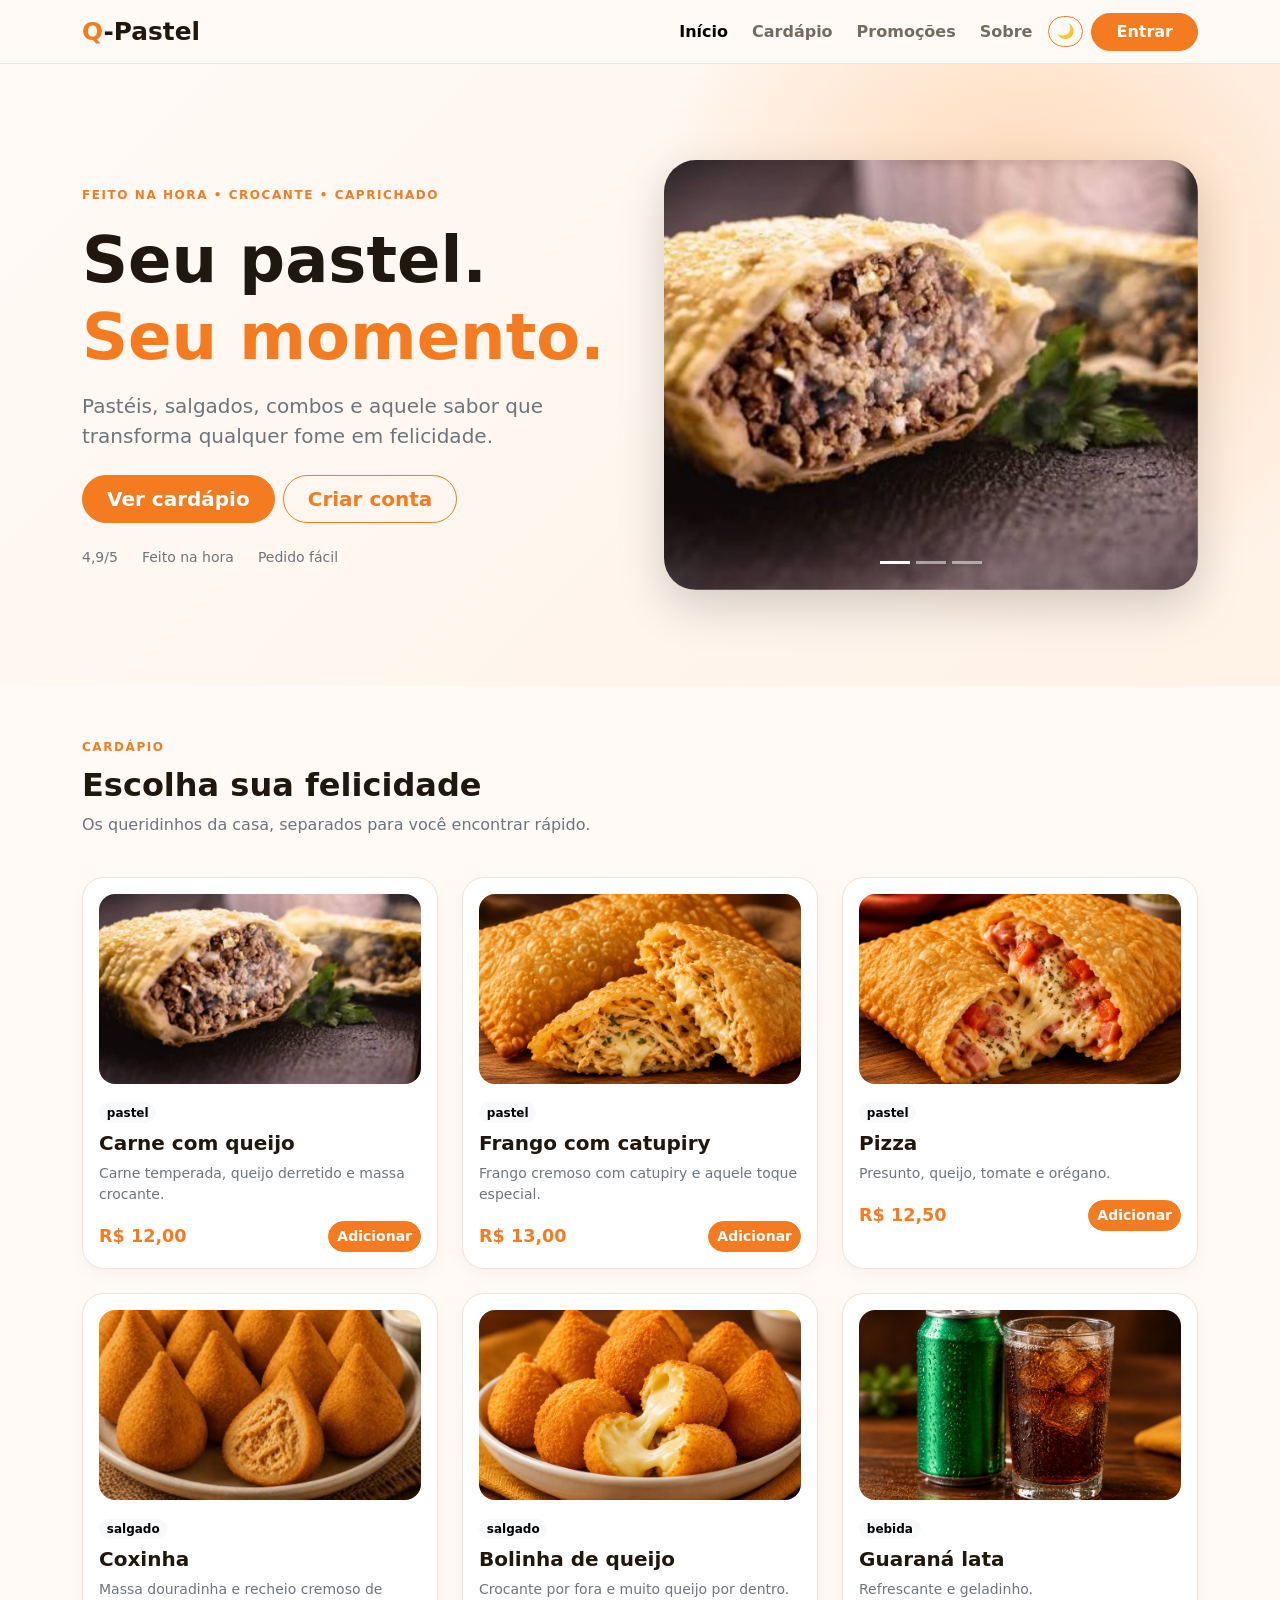
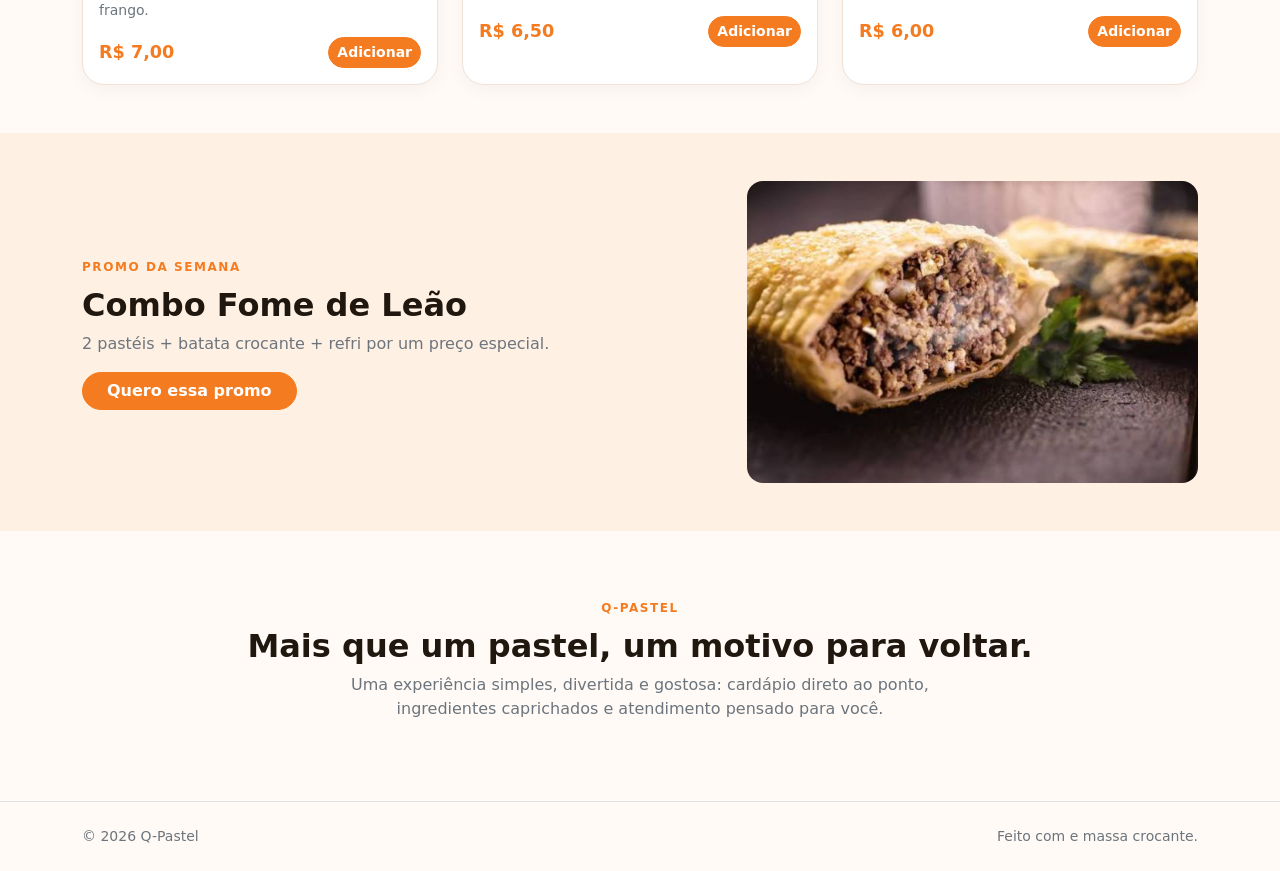
==== commit a09a80b2: "agora cabou" ====
--- a/index.html
+++ b/index.html
@@ -18,7 +18,7 @@
         <li><a class="nav-link" href="#cardapio">Cardápio</a></li>
         <li><a class="nav-link" href="#promocoes">Promoções</a></li>
         <li><a class="nav-link" href="#sobre">Sobre</a></li>
-        <li class="nav-item"><button id="themeToggle" class="btn btn-sm btn-outline-orange rounded-pill"></button></li>
+        <li class="nav-item"><button id="themeToggle" class="btn btn-sm btn-outline-orange rounded-pill">🌙</button></li>
         <li><a class="btn btn-orange rounded-pill px-4" href="login.html">Entrar</a></li>
       </ul>
     </div>
@@ -44,9 +44,9 @@
         <div id="heroCarousel" class="carousel slide shadow-lg rounded-5 overflow-hidden" data-bs-ride="carousel">
           <div class="carousel-indicators"><button data-bs-target="#heroCarousel" data-bs-slide-to="0" class="active"></button><button data-bs-target="#heroCarousel" data-bs-slide-to="1"></button><button data-bs-target="#heroCarousel" data-bs-slide-to="2"></button></div>
           <div class="carousel-inner">
-            <div class="carousel-item active"><img src="assets/images/6022-1.jpg" class="d-block w-100" alt="Pastel crocante"></div>
-            <div class="carousel-item"><img src="assets/images/images.jpg" class="d-block w-100" alt="Combo Q-Pastel"></div>
-            <div class="carousel-item"><img src="assets/images/images (1).jpg" class="d-block w-100" alt="Salgados"></div>
+            <div class="carousel-item active"><img src="assets/pastel-carne-real.jpg" class="d-block w-100" alt="Pastel crocante"></div>
+            <div class="carousel-item"><img src="assets/coxinha-real.jpg" class="d-block w-100" alt="Combo Q-Pastel"></div>
+            <div class="carousel-item"><img src="assets/bolinha-queijo-real.jpg" class="d-block w-100" alt="Salgados"></div>
           </div>
         </div>
       </div>
@@ -65,7 +65,7 @@
   <div class="container">
     <div class="row align-items-center g-4">
       <div class="col-lg-7"><span class="eyebrow">PROMO DA SEMANA</span><h2 class="fw-black mt-2">Combo Fome de Leão </h2><p class="text-secondary">2 pastéis + batata crocante + refri por um preço especial.</p><button class="btn btn-orange rounded-pill px-4" data-bs-toggle="modal" data-bs-target="#promoModal">Quero essa promo</button></div>
-      <div class="col-lg-5"><img src="assets/images/6022-1.jpg" class="img-fluid rounded-4" alt="Promoção"></div>
+      <div class="col-lg-5"><img src="assets/pastel-carne-real.jpg" class="img-fluid rounded-4" alt="Promoção"></div>
     </div>
   </div>
 </section>
--- a/assets/style.css
+++ b/assets/style.css
@@ -111,9 +111,10 @@
 }
 
 .product-img {
-    height: 175px;
+    height: 190px;
     width: 100%;
     object-fit: cover;
+    object-position: center;
     border-radius: 16px;
     background: #fff0e4
 }
@@ -302,4 +303,21 @@
     .product-img {
         height: 150px
     }
+}
+
+.profile-photo {
+    object-fit: cover;
+    object-position: center
+}
+
+.hero .carousel-item img {
+    height: 430px;
+    object-fit: cover;
+    object-position: center
+}
+
+@media(max-width:767px) {
+    .hero .carousel-item img {
+        height: 300px
+    }
 }
